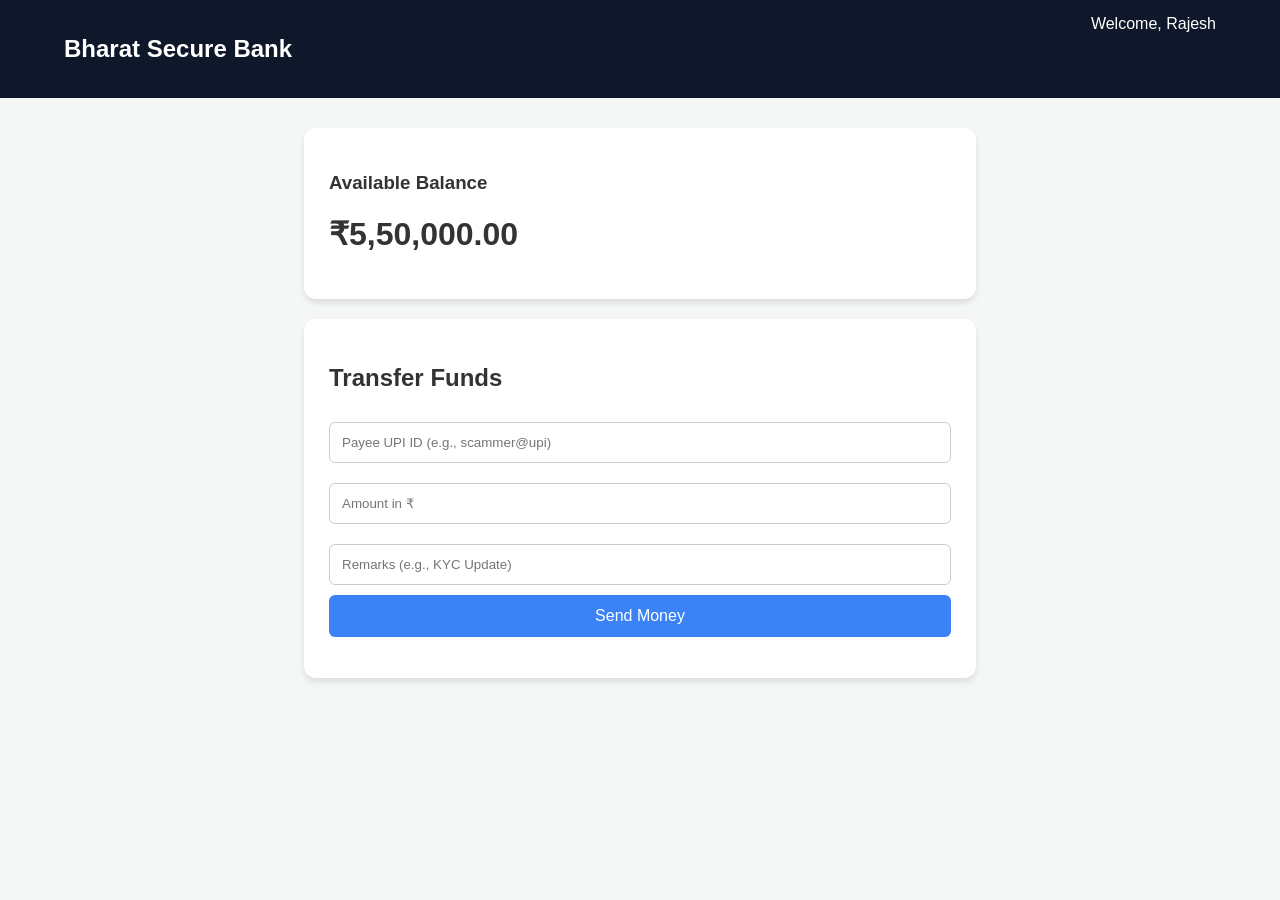
==== front_end/index.html @ 8b0b14ed "front end initial commit" ====
<!DOCTYPE html>
<html lang="en">
<head>
    <meta charset="UTF-8">
    <meta name="viewport" content="width=device-width, initial-scale=1.0">
    <title>Bharat Secure Bank</title>
    <link rel="stylesheet" href="styles.css">
</head>
<body>
    <!-- The Hidden Sentinel SDK Overlay -->
    <div class="overlay" id="fraudOverlay">
        <div class="alert-box">
            <h1>⚠️ TRANSACTION BLOCKED</h1>
            <p>Sentinel SDK intercepted a suspicious transaction.</p>
            <p id="fraudReason" style="color: #ffcccc; margin-top: 10px;"></p>
            <button onclick="dismissAlert()">Acknowledge</button>
        </div>
    </div>

    <!-- The Mock Bank Dashboard -->
    <nav class="navbar">
        <h2>Bharat Secure Bank</h2>
        <span>Welcome, Rajesh</span>
    </nav>

    <main class="dashboard">
        <div class="card">
            <h3>Available Balance</h3>
            <h1>₹5,50,000.00</h1>
        </div>

        <div class="card">
            <h2>Transfer Funds</h2>
            <form id="transferForm">
                <input type="text" id="recipient" placeholder="Payee UPI ID (e.g., scammer@upi)" required>
                <input type="number" id="amount" placeholder="Amount in ₹" required>
                <input type="text" id="memo" placeholder="Remarks (e.g., KYC Update)">
                <button type="submit">Send Money</button>
            </form>
            <p id="statusMessage"></p>
        </div>
    </main>

    <script src="app.js"></script>
</body>
</html>
---- front_end/styles.css ----
* { box-sizing: border-box; font-family: 'Segoe UI', Tahoma, Geneva, Verdana, sans-serif; }
body { margin: 0; background-color: #f4f7f6; color: #333; }

.navbar { background: #0f172a; color: white; padding: 15px 5%; display: flex; justify-content: space-between; }
.dashboard { padding: 30px 5%; max-width: 800px; margin: auto; }
.card { background: white; padding: 25px; border-radius: 12px; box-shadow: 0 4px 6px rgba(0,0,0,0.1); margin-bottom: 20px; }

input { width: 100%; padding: 12px; margin: 10px 0; border: 1px solid #ccc; border-radius: 6px; }
button { width: 100%; padding: 12px; background: #3b82f6; color: white; border: none; border-radius: 6px; cursor: pointer; font-size: 16px; }
button:hover { background: #2563eb; }

/* Sentinel SDK Overlay (Hidden by default) */
.overlay {
    position: fixed; top: 0; left: 0; width: 100%; height: 100%;
    background: rgba(0, 0, 0, 0.85);
    backdrop-filter: blur(8px); /* The Glass blur effect */
    display: flex; align-items: center; justify-content: center;
    z-index: 1000;
    opacity: 0; pointer-events: none; transition: 0.3s;
}
.overlay.active { opacity: 1; pointer-events: all; }

.alert-box {
    background: #ef4444; color: white; padding: 40px;
    border-radius: 16px; text-align: center; max-width: 500px;
}
.alert-box button { background: white; color: #ef4444; margin-top: 20px; font-weight: bold; }
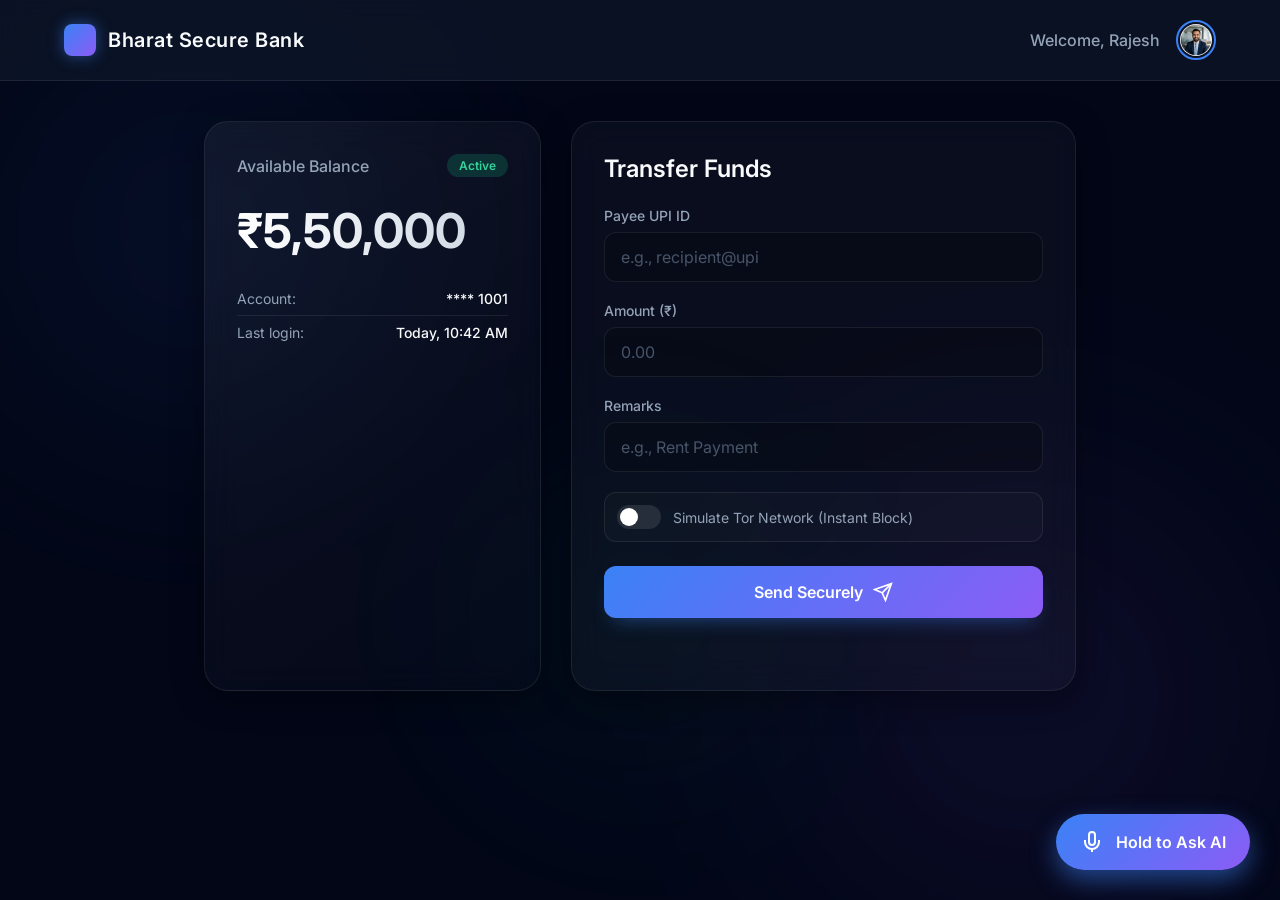
==== commit bfc36d97: "draft-1" ====
--- a/front_end/index.html
+++ b/front_end/index.html
@@ -4,43 +4,132 @@
     <meta charset="UTF-8">
     <meta name="viewport" content="width=device-width, initial-scale=1.0">
     <title>Bharat Secure Bank</title>
-    <link rel="stylesheet" href="styles.css">
+    <!-- Use Inter font for a modern look -->
+    <link href="https://fonts.googleapis.com/css2?family=Inter:wght@300;400;500;600;700&display=swap" rel="stylesheet">
+    <link rel="stylesheet" href="styles.css?v=3">
 </head>
 <body>
     <!-- The Hidden Sentinel SDK Overlay -->
     <div class="overlay" id="fraudOverlay">
         <div class="alert-box">
-            <h1>⚠️ TRANSACTION BLOCKED</h1>
-            <p>Sentinel SDK intercepted a suspicious transaction.</p>
-            <p id="fraudReason" style="color: #ffcccc; margin-top: 10px;"></p>
-            <button onclick="dismissAlert()">Acknowledge</button>
+            <div class="alert-icon">
+                <svg width="64" height="64" viewBox="0 0 24 24" fill="none" stroke="currentColor" stroke-width="2" stroke-linecap="round" stroke-linejoin="round">
+                    <path d="M10.29 3.86L1.82 18a2 2 0 0 0 1.71 3h16.94a2 2 0 0 0 1.71-3L13.71 3.86a2 2 0 0 0-3.42 0z"></path>
+                    <line x1="12" y1="9" x2="12" y2="13"></line>
+                    <line x1="12" y1="17" x2="12.01" y2="17"></line>
+                </svg>
+            </div>
+            <h1>TRANSACTION BLOCKED</h1>
+            <p>Sentinel SDK intercepted a highly suspicious transaction.</p>
+            <div class="fraud-reason-container">
+                <p id="fraudReason"></p>
+            </div>
+            
+            <!-- AI Voice Call Visualization -->
+            <div class="ai-status-container" id="aiStatusContainer">
+                <div class="ai-avatar">
+                    <div class="ai-wave"></div>
+                    <div class="ai-wave"></div>
+                    <!-- Microphone/AI Icon -->
+                    <svg viewBox="0 0 24 24" fill="none" stroke="currentColor" stroke-width="2" stroke-linecap="round" stroke-linejoin="round">
+                        <path d="M12 2a3 3 0 0 0-3 3v7a3 3 0 0 0 6 0V5a3 3 0 0 0-3-3Z"></path>
+                        <path d="M19 10v2a7 7 0 0 1-14 0v-2"></path>
+                        <line x1="12" y1="19" x2="12" y2="22"></line>
+                    </svg>
+                </div>
+                <p class="ai-text" id="aiStatusText">Initiating AI Security Call...</p>
+            </div>
+
+            <button onclick="dismissAlert()">Acknowledge & Secure Account</button>
+            <button id="acceptCallBtn" class="btn-accept" style="background-color: #ef4444; margin-top: 10px;">Hold to Talk to AI</button>
         </div>
+    </div>
+
+    <div class="ambient-background">
+        <div class="blob blob-1"></div>
+        <div class="blob blob-2"></div>
+        <div class="blob blob-3"></div>
     </div>
 
     <!-- The Mock Bank Dashboard -->
     <nav class="navbar">
-        <h2>Bharat Secure Bank</h2>
-        <span>Welcome, Rajesh</span>
+        <div class="nav-brand">
+            <div class="logo"></div>
+            <h2>Bharat Secure Bank</h2>
+        </div>
+        <div class="nav-profile">
+            <span>Welcome, Rajesh</span>
+            <img src="assets/avatar.png" alt="Profile Avatar" class="avatar">
+        </div>
     </nav>
 
     <main class="dashboard">
-        <div class="card">
-            <h3>Available Balance</h3>
-            <h1>₹5,50,000.00</h1>
-        </div>
+        <div class="grid-container">
+            <!-- Balance Card -->
+            <div class="card balance-card glass-panel">
+                <div class="card-header">
+                    <h3>Available Balance</h3>
+                    <span class="status-badge">Active</span>
+                </div>
+                <h1 class="balance-amount">₹5,50,000<span class="decimals">.00</span></h1>
+                <div class="account-details">
+                    <p>Account: <span>**** 1001</span></p>
+                    <p>Last login: <span>Today, 10:42 AM</span></p>
+                </div>
+            </div>
 
-        <div class="card">
-            <h2>Transfer Funds</h2>
-            <form id="transferForm">
-                <input type="text" id="recipient" placeholder="Payee UPI ID (e.g., scammer@upi)" required>
-                <input type="number" id="amount" placeholder="Amount in ₹" required>
-                <input type="text" id="memo" placeholder="Remarks (e.g., KYC Update)">
-                <button type="submit">Send Money</button>
-            </form>
-            <p id="statusMessage"></p>
+            <!-- Transfer Card -->
+            <div class="card transfer-card glass-panel">
+                <h2>Transfer Funds</h2>
+                <form id="transferForm">
+                    <div class="input-group">
+                        <label for="recipient">Payee UPI ID</label>
+                        <input type="text" id="recipient" placeholder="e.g., recipient@upi" required>
+                    </div>
+                    
+                    <div class="input-group">
+                        <label for="amount">Amount (₹)</label>
+                        <input type="number" id="amount" placeholder="0.00" required>
+                    </div>
+                    
+                    <div class="input-group">
+                        <label for="memo">Remarks</label>
+                        <input type="text" id="memo" placeholder="e.g., Rent Payment">
+                    </div>
+
+                    <div class="toggle-group">
+                        <label class="switch">
+                            <input type="checkbox" id="isTor">
+                            <span class="slider round"></span>
+                        </label>
+                        <span class="toggle-label">Simulate Tor Network (Instant Block)</span>
+                    </div>
+
+                    <button type="submit" class="primary-btn">
+                        <span>Send Securely</span>
+                        <svg width="20" height="20" viewBox="0 0 24 24" fill="none" stroke="currentColor" stroke-width="2">
+                            <line x1="22" y1="2" x2="11" y2="13"></line>
+                            <polygon points="22 2 15 22 11 13 2 9 22 2"></polygon>
+                        </svg>
+                    </button>
+                </form>
+                <div class="status-container">
+                    <p id="statusMessage"></p>
+                </div>
+            </div>
         </div>
     </main>
 
-    <script src="app.js"></script>
+    <!-- Global Voice Assistant FAB -->
+    <button id="voiceChatFab" class="voice-fab glass-panel">
+        <svg id="micIcon" viewBox="0 0 24 24" fill="none" stroke="currentColor" stroke-width="2">
+            <path d="M12 2a3 3 0 0 0-3 3v7a3 3 0 0 0 6 0V5a3 3 0 0 0-3-3Z"></path>
+            <path d="M19 10v2a7 7 0 0 1-14 0v-2"></path>
+            <line x1="12" y1="19" x2="12" y2="22"></line>
+        </svg>
+        <span class="fab-text">Hold to Ask AI</span>
+    </button>
+
+    <script type="module" src="app.js?v=6"></script>
 </body>
 </html>
--- a/front_end/styles.css
+++ b/front_end/styles.css
@@ -1,27 +1,409 @@
-* { box-sizing: border-box; font-family: 'Segoe UI', Tahoma, Geneva, Verdana, sans-serif; }
-body { margin: 0; background-color: #f4f7f6; color: #333; }
-
-.navbar { background: #0f172a; color: white; padding: 15px 5%; display: flex; justify-content: space-between; }
-.dashboard { padding: 30px 5%; max-width: 800px; margin: auto; }
-.card { background: white; padding: 25px; border-radius: 12px; box-shadow: 0 4px 6px rgba(0,0,0,0.1); margin-bottom: 20px; }
-
-input { width: 100%; padding: 12px; margin: 10px 0; border: 1px solid #ccc; border-radius: 6px; }
-button { width: 100%; padding: 12px; background: #3b82f6; color: white; border: none; border-radius: 6px; cursor: pointer; font-size: 16px; }
-button:hover { background: #2563eb; }
-
-/* Sentinel SDK Overlay (Hidden by default) */
+:root {
+    --bg-color: #0f172a;
+    --glass-bg: rgba(255, 255, 255, 0.03);
+    --glass-border: rgba(255, 255, 255, 0.08);
+    --glass-shadow: 0 8px 32px 0 rgba(0, 0, 0, 0.37);
+    --text-primary: #f8fafc;
+    --text-secondary: #94a3b8;
+    --accent-blue: #3b82f6;
+    --accent-purple: #8b5cf6;
+    --danger-red: #ef4444;
+}
+
+* { 
+    box-sizing: border-box; 
+    font-family: 'Inter', sans-serif; 
+    margin: 0;
+    padding: 0;
+}
+
+body { 
+    background-color: var(--bg-color); 
+    color: var(--text-primary); 
+    min-height: 100vh;
+    overflow-x: hidden;
+    position: relative;
+}
+
+/* Ambient Background Blobs */
+.ambient-background {
+    position: fixed;
+    top: 0; left: 0; width: 100%; height: 100%;
+    z-index: -1;
+    overflow: hidden;
+    background: #020617;
+}
+
+.blob {
+    position: absolute;
+    filter: blur(80px);
+    border-radius: 50%;
+    opacity: 0.6;
+    animation: float 20s infinite ease-in-out alternate;
+}
+
+.blob-1 {
+    top: -10%; left: -10%;
+    width: 50vw; height: 50vw;
+    background: radial-gradient(circle, rgba(59,130,246,0.15) 0%, rgba(0,0,0,0) 70%);
+}
+
+.blob-2 {
+    bottom: -20%; right: -10%;
+    width: 60vw; height: 60vw;
+    background: radial-gradient(circle, rgba(139,92,246,0.15) 0%, rgba(0,0,0,0) 70%);
+    animation-delay: -5s;
+}
+
+.blob-3 {
+    top: 40%; left: 30%;
+    width: 40vw; height: 40vw;
+    background: radial-gradient(circle, rgba(16,185,129,0.1) 0%, rgba(0,0,0,0) 70%);
+    animation-delay: -10s;
+}
+
+@keyframes float {
+    0% { transform: translate(0, 0) scale(1); }
+    100% { transform: translate(5%, 5%) scale(1.1); }
+}
+
+/* Glassmorphism Utilities */
+.glass-panel {
+    background: var(--glass-bg);
+    backdrop-filter: blur(16px);
+    -webkit-backdrop-filter: blur(16px);
+    border: 1px solid var(--glass-border);
+    box-shadow: var(--glass-shadow);
+    border-radius: 24px;
+}
+
+/* Navbar */
+.navbar { 
+    display: flex; justify-content: space-between; align-items: center;
+    padding: 20px 5%; 
+    background: rgba(15, 23, 42, 0.7);
+    backdrop-filter: blur(12px);
+    border-bottom: 1px solid var(--glass-border);
+    position: sticky; top: 0; z-index: 100;
+}
+
+.nav-brand {
+    display: flex; align-items: center; gap: 12px;
+}
+
+.logo {
+    width: 32px; height: 32px;
+    background: linear-gradient(135deg, var(--accent-blue), var(--accent-purple));
+    border-radius: 8px;
+    box-shadow: 0 0 15px rgba(59, 130, 246, 0.5);
+}
+
+.navbar h2 { font-size: 1.25rem; font-weight: 600; letter-spacing: 0.5px; }
+
+.nav-profile {
+    display: flex; align-items: center; gap: 16px;
+}
+
+.nav-profile span {
+    font-weight: 500;
+    color: var(--text-secondary);
+}
+
+.avatar {
+    width: 40px; height: 40px;
+    border-radius: 50%;
+    object-fit: cover;
+    border: 2px solid var(--accent-blue);
+    padding: 2px;
+}
+
+/* Dashboard Layout */
+.dashboard { 
+    padding: 40px 5%; 
+    max-width: 1000px; 
+    margin: auto; 
+}
+
+.grid-container {
+    display: grid;
+    grid-template-columns: 1fr;
+    gap: 30px;
+}
+
+@media (min-width: 768px) {
+    .grid-container {
+        grid-template-columns: 1fr 1.5fr;
+    }
+}
+
+.card { padding: 32px; }
+
+/* Balance Card */
+.balance-card {
+    display: flex; flex-direction: column;
+    background: linear-gradient(145deg, rgba(255,255,255,0.05) 0%, rgba(255,255,255,0.01) 100%);
+}
+
+.card-header {
+    display: flex; justify-content: space-between; align-items: center;
+    margin-bottom: 24px;
+}
+
+.card-header h3 {
+    font-size: 1rem; color: var(--text-secondary); font-weight: 500;
+}
+
+.status-badge {
+    background: rgba(16, 185, 129, 0.2);
+    color: #34d399;
+    padding: 4px 12px; border-radius: 20px;
+    font-size: 0.75rem; font-weight: 600;
+}
+
+.balance-amount {
+    font-size: 3rem; font-weight: 700;
+    margin-bottom: 30px;
+    background: linear-gradient(to right, #fff, #cbd5e1);
+    -webkit-background-clip: text;
+    -webkit-text-fill-color: transparent;
+}
+
+.balance-amount .decimals { font-size: 1.5rem; opacity: 0.7; }
+
+.account-details p {
+    font-size: 0.875rem; color: var(--text-secondary);
+    display: flex; justify-content: space-between;
+    margin-bottom: 8px;
+    padding-bottom: 8px;
+    border-bottom: 1px solid var(--glass-border);
+}
+
+.account-details p:last-child { border-bottom: none; margin-bottom: 0; padding-bottom: 0; }
+.account-details span { color: var(--text-primary); font-weight: 500; }
+
+/* Transfer Form */
+.transfer-card h2 { margin-bottom: 24px; font-weight: 600; }
+
+.input-group { margin-bottom: 20px; }
+.input-group label {
+    display: block; margin-bottom: 8px; font-size: 0.875rem; color: var(--text-secondary); font-weight: 500;
+}
+
+input[type="text"], input[type="number"] {
+    width: 100%; padding: 14px 16px;
+    background: rgba(0, 0, 0, 0.2);
+    border: 1px solid var(--glass-border);
+    border-radius: 12px;
+    color: white; font-size: 1rem;
+    transition: all 0.3s ease;
+}
+
+input:focus {
+    outline: none;
+    border-color: var(--accent-blue);
+    background: rgba(0, 0, 0, 0.4);
+    box-shadow: 0 0 0 4px rgba(59, 130, 246, 0.1);
+}
+
+::placeholder { color: #475569; }
+
+/* Toggle Switch */
+.toggle-group {
+    display: flex; align-items: center; gap: 12px;
+    margin-bottom: 24px;
+    padding: 12px; background: rgba(255,255,255,0.02);
+    border-radius: 12px; border: 1px solid var(--glass-border);
+}
+
+.toggle-label { font-size: 0.875rem; color: var(--text-secondary); }
+
+.switch { position: relative; display: inline-block; width: 44px; height: 24px; }
+.switch input { opacity: 0; width: 0; height: 0; }
+.slider {
+    position: absolute; cursor: pointer; top: 0; left: 0; right: 0; bottom: 0;
+    background-color: rgba(255,255,255,0.1); transition: .4s; border-radius: 34px;
+}
+.slider:before {
+    position: absolute; content: ""; height: 18px; width: 18px; left: 3px; bottom: 3px;
+    background-color: white; transition: .4s; border-radius: 50%;
+}
+input:checked + .slider { background-color: var(--danger-red); }
+input:checked + .slider:before { transform: translateX(20px); }
+
+/* Primary Button */
+.primary-btn {
+    width: 100%; padding: 16px;
+    background: linear-gradient(135deg, var(--accent-blue), var(--accent-purple));
+    color: white; border: none; border-radius: 12px;
+    cursor: pointer; font-size: 1rem; font-weight: 600;
+    display: flex; justify-content: center; align-items: center; gap: 10px;
+    transition: all 0.3s ease;
+    box-shadow: 0 10px 20px -10px rgba(59, 130, 246, 0.5);
+}
+
+.primary-btn:hover {
+    transform: translateY(-2px);
+    box-shadow: 0 15px 25px -10px rgba(139, 92, 246, 0.6);
+}
+
+.status-container { margin-top: 16px; text-align: center; height: 24px;}
+#statusMessage { font-size: 0.9rem; font-weight: 500; }
+
+/* Sentinel SDK Overlay - The Premium Alert */
 .overlay {
     position: fixed; top: 0; left: 0; width: 100%; height: 100%;
-    background: rgba(0, 0, 0, 0.85);
-    backdrop-filter: blur(8px); /* The Glass blur effect */
+    background: rgba(15, 23, 42, 0.6);
+    backdrop-filter: blur(24px); /* Heavy blur for focus */
+    -webkit-backdrop-filter: blur(24px);
     display: flex; align-items: center; justify-content: center;
     z-index: 1000;
-    opacity: 0; pointer-events: none; transition: 0.3s;
-}
+    opacity: 0; pointer-events: none; 
+    transition: opacity 0.4s ease, backdrop-filter 0.4s ease;
+}
+
 .overlay.active { opacity: 1; pointer-events: all; }
 
 .alert-box {
-    background: #ef4444; color: white; padding: 40px;
-    border-radius: 16px; text-align: center; max-width: 500px;
-}
-.alert-box button { background: white; color: #ef4444; margin-top: 20px; font-weight: bold; }
+    background: rgba(220, 38, 38, 0.1);
+    border: 1px solid rgba(239, 68, 68, 0.3);
+    box-shadow: 0 0 80px rgba(239, 68, 68, 0.2), inset 0 0 32px rgba(220, 38, 38, 0.1);
+    color: white; padding: 48px;
+    border-radius: 32px; text-align: center; max-width: 500px;
+    transform: translateY(20px) scale(0.95);
+    transition: all 0.4s cubic-bezier(0.175, 0.885, 0.32, 1.275);
+}
+
+.overlay.active .alert-box { transform: translateY(0) scale(1); }
+
+.alert-icon {
+    width: 80px; height: 80px;
+    background: rgba(239, 68, 68, 0.2);
+    border-radius: 50%;
+    display: flex; align-items: center; justify-content: center;
+    margin: 0 auto 24px auto;
+    color: #fca5a5;
+    animation: pulse 2s infinite;
+}
+
+@keyframes pulse {
+    0% { box-shadow: 0 0 0 0 rgba(239, 68, 68, 0.4); }
+    70% { box-shadow: 0 0 0 20px rgba(239, 68, 68, 0); }
+    100% { box-shadow: 0 0 0 0 rgba(239, 68, 68, 0); }
+}
+
+.alert-box h1 { font-size: 1.5rem; letter-spacing: 2px; margin-bottom: 12px; color: #fca5a5; }
+.alert-box p { color: #e2e8f0; line-height: 1.6; }
+
+.fraud-reason-container {
+    background: rgba(0, 0, 0, 0.3);
+    padding: 16px; border-radius: 12px; margin: 24px 0;
+    border: 1px dashed rgba(239, 68, 68, 0.4);
+}
+
+#fraudReason { color: #fecaca; font-family: monospace; font-size: 0.9rem; }
+
+.alert-box button { 
+    background: white; color: var(--danger-red); 
+    width: 100%; padding: 16px; border: none; border-radius: 12px;
+    font-weight: 700; font-size: 1rem; cursor: pointer;
+    transition: all 0.2s;
+}
+
+.alert-box button:hover { background: #fee2e2; transform: scale(1.02); }
+
+/* AI Voice Call Status UI */
+.ai-status-container {
+    display: none;
+    flex-direction: column;
+    align-items: center;
+    margin-top: 20px;
+    padding: 20px;
+    background: rgba(0, 0, 0, 0.4);
+    border-radius: 16px;
+    border: 1px solid var(--accent-blue);
+    box-shadow: 0 0 20px rgba(59, 130, 246, 0.2);
+}
+
+.ai-status-container.active { display: flex; }
+
+.ai-avatar {
+    width: 60px; height: 60px;
+    border-radius: 50%;
+    background: linear-gradient(135deg, var(--accent-blue), var(--accent-purple));
+    display: flex; align-items: center; justify-content: center;
+    margin-bottom: 16px;
+    position: relative;
+    box-shadow: 0 0 15px var(--accent-blue);
+}
+
+.ai-avatar svg { width: 30px; height: 30px; color: white; }
+
+/* The Audio Wave Animation */
+.ai-wave {
+    position: absolute;
+    width: 100%; height: 100%;
+    border-radius: 50%;
+    border: 2px solid var(--accent-blue);
+    animation: ripple 1.5s infinite ease-out;
+}
+.ai-wave:nth-child(2) { animation-delay: 0.5s; }
+
+@keyframes ripple {
+    0% { transform: scale(1); opacity: 1; }
+    100% { transform: scale(1.8); opacity: 0; }
+}
+
+.ai-text {
+    color: #e2e8f0; font-size: 1.1rem; font-weight: 500;
+    text-align: center;
+}
+
+.ai-status-resolved {
+    border-color: #10b981;
+    box-shadow: 0 0 20px rgba(16, 185, 129, 0.2);
+}
+.ai-status-resolved .ai-avatar { background: #10b981; box-shadow: 0 0 15px #10b981; }
+.ai-status-resolved .ai-wave { display: none; }
+
+/* Voice FAB */
+.voice-fab {
+    position: fixed;
+    bottom: 30px;
+    right: 30px;
+    background: linear-gradient(135deg, var(--accent-blue), var(--accent-purple));
+    border: none;
+    border-radius: 50px;
+    padding: 16px 24px;
+    color: white;
+    font-weight: 600;
+    font-size: 1rem;
+    display: flex;
+    align-items: center;
+    gap: 12px;
+    cursor: pointer;
+    box-shadow: 0 10px 25px rgba(59, 130, 246, 0.5);
+    z-index: 100;
+    transition: all 0.3s ease;
+}
+
+.voice-fab:hover {
+    transform: translateY(-5px);
+    box-shadow: 0 15px 35px rgba(139, 92, 246, 0.6);
+}
+
+.voice-fab.recording {
+    background: var(--danger-red);
+    box-shadow: 0 0 30px rgba(239, 68, 68, 0.8);
+    animation: pulse-record 1.5s infinite;
+}
+
+.voice-fab svg {
+    width: 24px; height: 24px;
+}
+
+@keyframes pulse-record {
+    0% { transform: scale(1); }
+    50% { transform: scale(1.05); }
+    100% { transform: scale(1); }
+}
+
